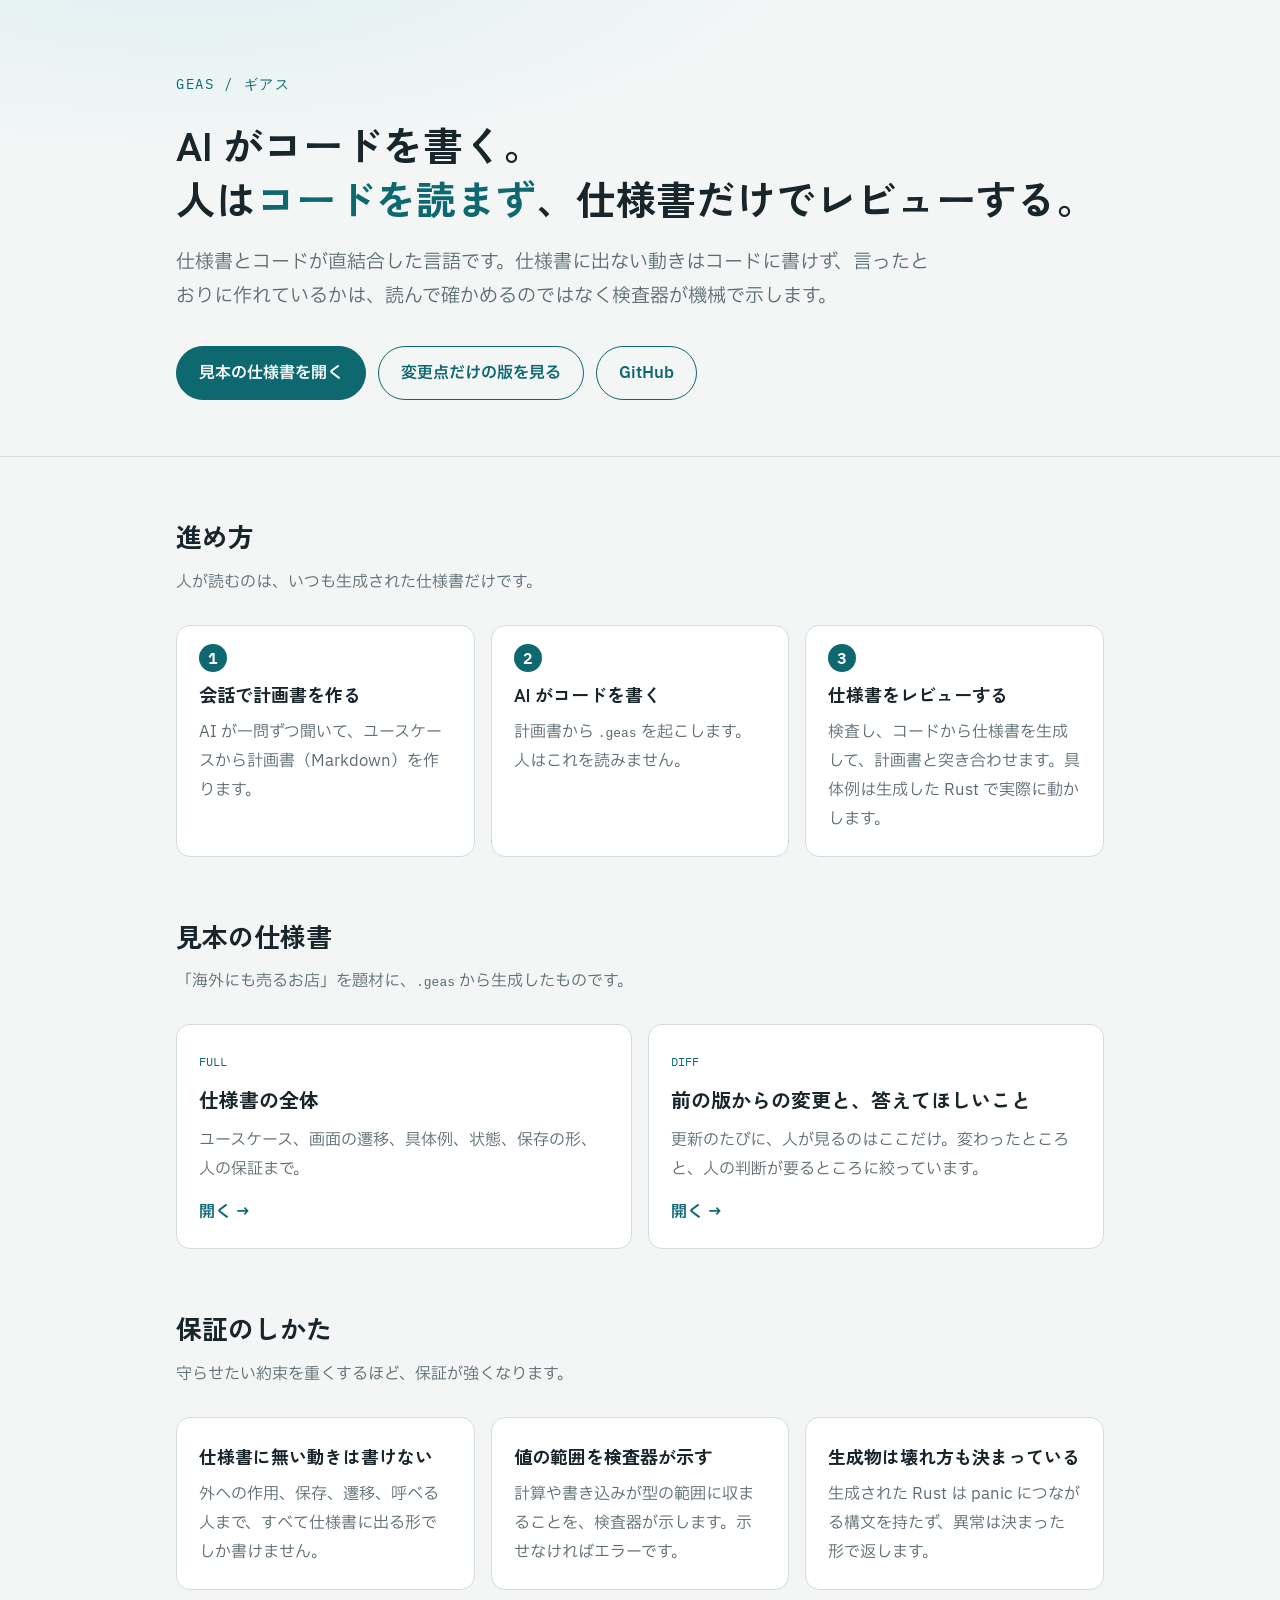
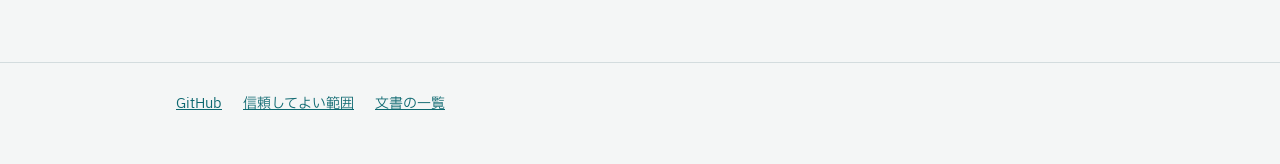
==== pages/index.html @ 57b7028d "Pages の入口を、仕様書と同じ配色の紹介ページにする Co-Authored-By: Claude Sonnet 5.5 <noreply@anthropic.com> Claude-Sessio" ====
<!doctype html>
<html lang="ja"><head><meta charset="utf-8">
<meta name="viewport" content="width=device-width, initial-scale=1">
<title>Geas（ギアス）</title>
<meta name="description" content="AI がコードを書き、人は仕様書だけでレビューできる。それを機械で保証する言語。">
<link rel="preconnect" href="https://fonts.googleapis.com">
<link rel="stylesheet" href="https://fonts.googleapis.com/css2?family=IBM+Plex+Mono:wght@400;500&family=IBM+Plex+Sans+JP:wght@400;500;600&family=Zen+Kaku+Gothic+New:wght@700&display=swap">
<style>
:root {
  --bg: #f4f6f6; --surface: #ffffff; --ink: #18252a; --muted: #5a6b71; --line: #d3dcde;
  --accent: #0d6870; --accent-soft: #dff0f1; --on-accent: #ffffff;
  --font-display: "Zen Kaku Gothic New", "Hiragino Sans", "Noto Sans JP", sans-serif;
  --font-body: "IBM Plex Sans JP", "Hiragino Sans", "Noto Sans JP", "Yu Gothic", sans-serif;
  --font-mono: "IBM Plex Mono", ui-monospace, Menlo, monospace;
}
@media (prefers-color-scheme: dark) { :root {
  --bg: #101618; --surface: #172024; --ink: #e2eaec; --muted: #98a9ae; --line: #2b393d;
  --accent: #5cc0c8; --accent-soft: #15353a; --on-accent: #0b1a1c;
} }
* { box-sizing: border-box; }
body { margin: 0; background: var(--bg); color: var(--ink); font-family: var(--font-body); line-height: 1.8; }
a { color: var(--accent); }
.wrap { max-width: 960px; margin: 0 auto; padding: 0 16px; }
header.hero { padding: 72px 0 56px; background:
  radial-gradient(900px 300px at 15% -10%, var(--accent-soft), transparent 70%); border-bottom: 1px solid var(--line); }
.brand { font-family: var(--font-mono); font-size: 14px; letter-spacing: .12em; color: var(--accent); margin: 0 0 20px; }
h1 { font-family: var(--font-display); font-size: clamp(26px, 5.6vw, 40px); line-height: 1.35; margin: 0 0 20px; }
h1 em { font-style: normal; color: var(--accent); }
.lead { font-size: clamp(16px, 2.4vw, 19px); color: var(--muted); max-width: 40em; margin: 0 0 32px; }
.cta { display: flex; flex-wrap: wrap; gap: 12px; }
.btn { display: inline-block; padding: 12px 22px; border-radius: 999px; text-decoration: none; font-weight: 600; border: 1px solid var(--accent); }
.btn.primary { background: var(--accent); color: var(--on-accent); }
.btn.ghost { color: var(--accent); background: transparent; }
.btn:hover { filter: brightness(1.08); }
section { padding: 56px 0 0; }
h2 { font-family: var(--font-display); font-size: 26px; margin: 0 0 8px; }
.sub { color: var(--muted); margin: 0 0 28px; }
.grid { display: grid; gap: 16px; }
.g3 { grid-template-columns: repeat(auto-fit, minmax(240px, 1fr)); }
.g2 { grid-template-columns: repeat(auto-fit, minmax(300px, 1fr)); }
.card { background: var(--surface); border: 1px solid var(--line); border-radius: 14px; padding: 22px; }
.card h3 { margin: 0 0 8px; font-size: 18px; font-family: var(--font-display); }
.card p { margin: 0; color: var(--muted); }
.step { counter-increment: s; position: relative; padding-top: 52px; }
.step::before { content: counter(s); position: absolute; top: 18px; left: 22px; width: 28px; height: 28px; border-radius: 50%;
  background: var(--accent); color: var(--on-accent); display: grid; place-items: center; font-weight: 600; font-family: var(--font-mono); }
.steps { counter-reset: s; }
.doc { display: block; text-decoration: none; color: inherit; transition: transform .15s, border-color .15s; }
.doc:hover { transform: translateY(-2px); border-color: var(--accent); }
.doc .tag { font-family: var(--font-mono); font-size: 12px; color: var(--accent); }
.doc h3 { font-size: 20px; margin: 6px 0 8px; }
.doc .go { margin-top: 14px; display: inline-block; color: var(--accent); font-weight: 600; }
footer { margin-top: 72px; padding: 28px 0 48px; border-top: 1px solid var(--line); color: var(--muted); font-size: 14px; }
footer a { margin-right: 18px; }
</style></head>
<body>
<header class="hero"><div class="wrap">
  <p class="brand">GEAS / ギアス</p>
  <h1>AI がコードを書く。<br>人は<em>コードを読まず</em>、仕様書だけでレビューする。</h1>
  <p class="lead">仕様書とコードが直結合した言語です。仕様書に出ない動きはコードに書けず、言ったとおりに作れているかは、読んで確かめるのではなく検査器が機械で示します。</p>
  <div class="cta">
    <a class="btn primary" href="overseas_shop.html">見本の仕様書を開く</a>
    <a class="btn ghost" href="overseas_shop_changes.html">変更点だけの版を見る</a>
    <a class="btn ghost" href="https://github.com/tazyamah/geas">GitHub</a>
  </div>
</div></header>

<main class="wrap">
<section>
  <h2>進め方</h2>
  <p class="sub">人が読むのは、いつも生成された仕様書だけです。</p>
  <div class="grid g3 steps">
    <div class="card step"><h3>会話で計画書を作る</h3><p>AI が一問ずつ聞いて、ユースケースから計画書（Markdown）を作ります。</p></div>
    <div class="card step"><h3>AI がコードを書く</h3><p>計画書から <code>.geas</code> を起こします。人はこれを読みません。</p></div>
    <div class="card step"><h3>仕様書をレビューする</h3><p>検査し、コードから仕様書を生成して、計画書と突き合わせます。具体例は生成した Rust で実際に動かします。</p></div>
  </div>
</section>

<section>
  <h2>見本の仕様書</h2>
  <p class="sub">「海外にも売るお店」を題材に、<code>.geas</code> から生成したものです。</p>
  <div class="grid g2">
    <a class="card doc" href="overseas_shop.html"><span class="tag">FULL</span><h3>仕様書の全体</h3>
      <p>ユースケース、画面の遷移、具体例、状態、保存の形、人の保証まで。</p><span class="go">開く →</span></a>
    <a class="card doc" href="overseas_shop_changes.html"><span class="tag">DIFF</span><h3>前の版からの変更と、答えてほしいこと</h3>
      <p>更新のたびに、人が見るのはここだけ。変わったところと、人の判断が要るところに絞っています。</p><span class="go">開く →</span></a>
  </div>
</section>

<section>
  <h2>保証のしかた</h2>
  <p class="sub">守らせたい約束を重くするほど、保証が強くなります。</p>
  <div class="grid g3">
    <div class="card"><h3>仕様書に無い動きは書けない</h3><p>外への作用、保存、遷移、呼べる人まで、すべて仕様書に出る形でしか書けません。</p></div>
    <div class="card"><h3>値の範囲を検査器が示す</h3><p>計算や書き込みが型の範囲に収まることを、検査器が示します。示せなければエラーです。</p></div>
    <div class="card"><h3>生成物は壊れ方も決まっている</h3><p>生成された Rust は panic につながる構文を持たず、異常は決まった形で返します。</p></div>
  </div>
</section>
</main>

<footer><div class="wrap">
  <a href="https://github.com/tazyamah/geas">GitHub</a>
  <a href="https://github.com/tazyamah/geas/blob/main/docs/why-spec-and-code-dont-drift.md">信頼してよい範囲</a>
  <a href="https://github.com/tazyamah/geas/blob/main/docs/README.md">文書の一覧</a>
</div></footer>
</body></html>
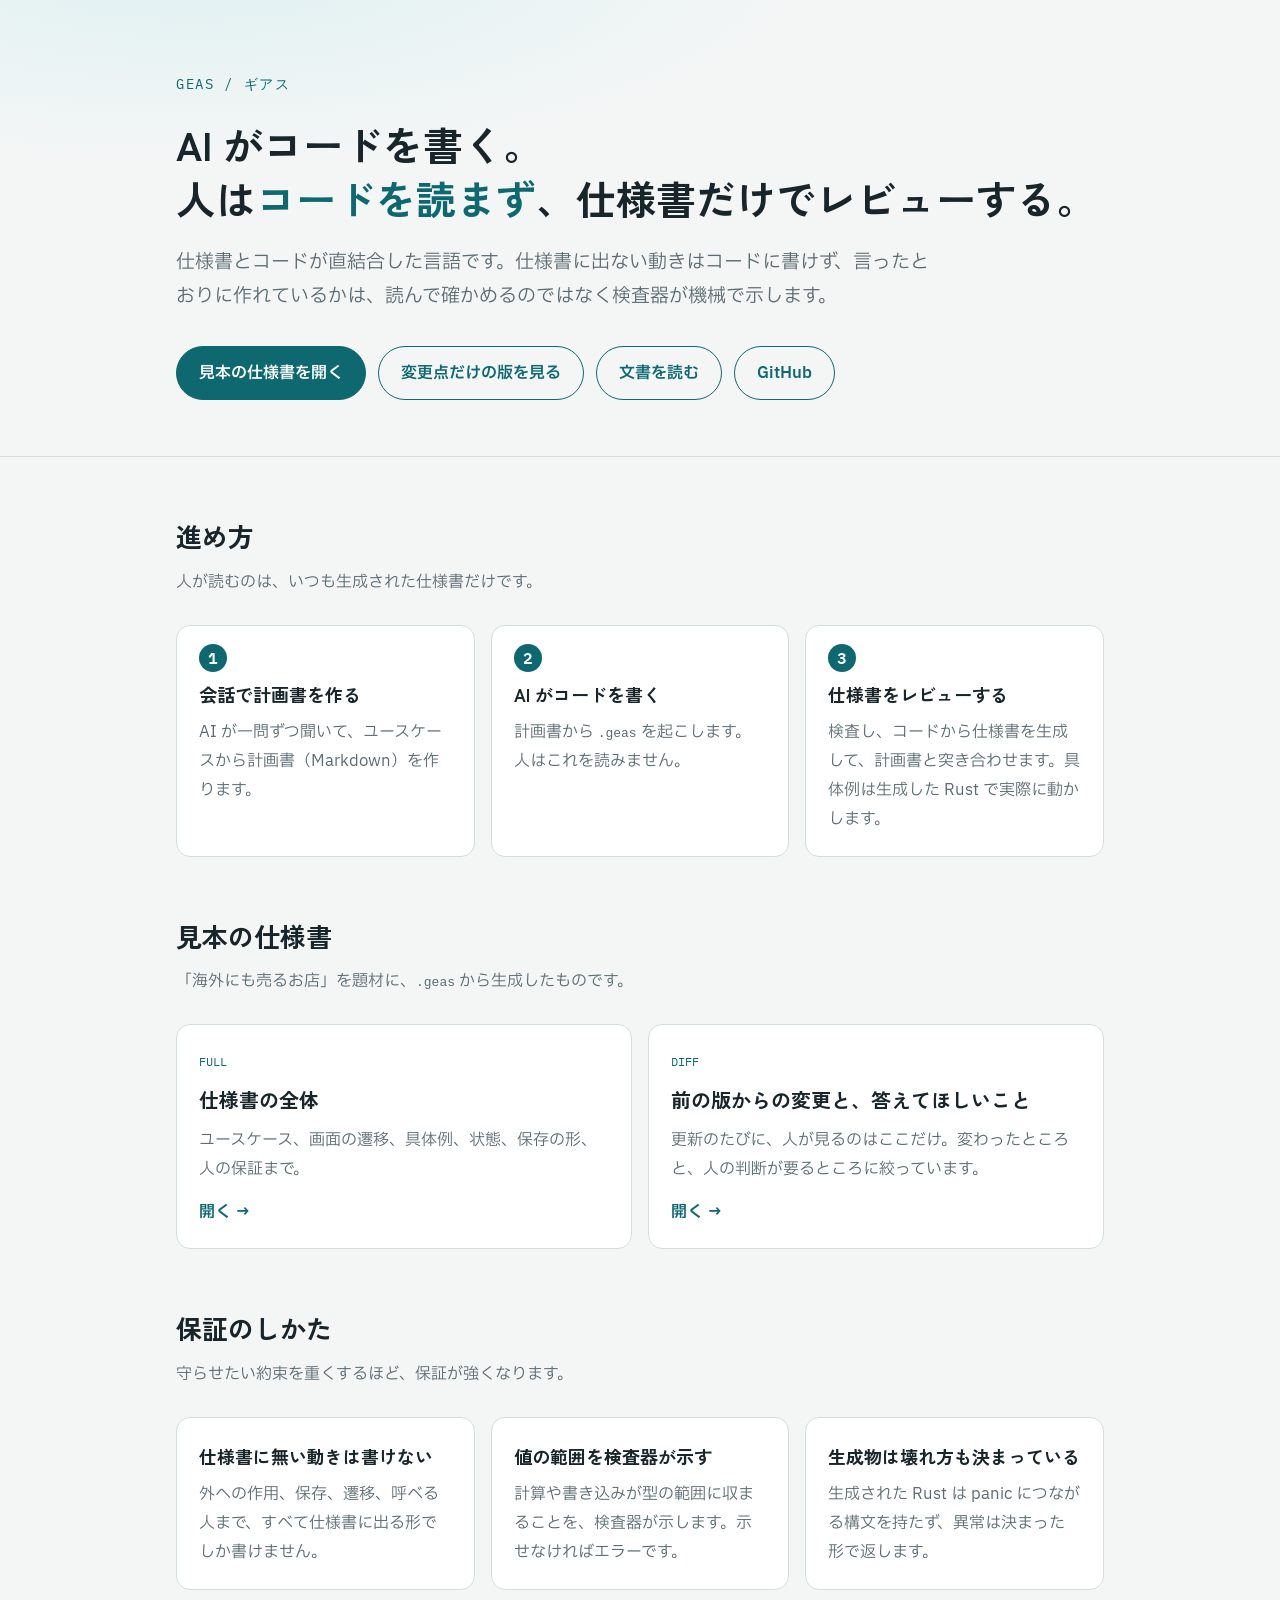
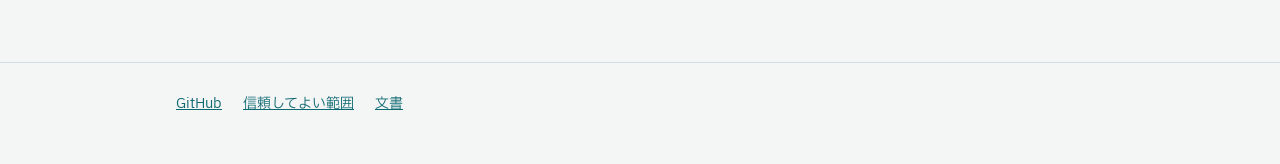
==== commit 6adf4932: "docs と skills の Markdown を、左サイドバー付きの文書サイトにして Pages に出す Co-Authored-By: Claude Sonnet 5.5 <noreply@an" ====
--- a/pages/index.html
+++ b/pages/index.html
@@ -61,6 +61,7 @@
   <div class="cta">
     <a class="btn primary" href="overseas_shop.html">見本の仕様書を開く</a>
     <a class="btn ghost" href="overseas_shop_changes.html">変更点だけの版を見る</a>
+    <a class="btn ghost" href="docs/">文書を読む</a>
     <a class="btn ghost" href="https://github.com/tazyamah/geas">GitHub</a>
   </div>
 </div></header>
@@ -100,7 +101,7 @@
 
 <footer><div class="wrap">
   <a href="https://github.com/tazyamah/geas">GitHub</a>
-  <a href="https://github.com/tazyamah/geas/blob/main/docs/why-spec-and-code-dont-drift.md">信頼してよい範囲</a>
-  <a href="https://github.com/tazyamah/geas/blob/main/docs/README.md">文書の一覧</a>
+  <a href="docs/why-spec-and-code-dont-drift.html">信頼してよい範囲</a>
+  <a href="docs/">文書</a>
 </div></footer>
 </body></html>
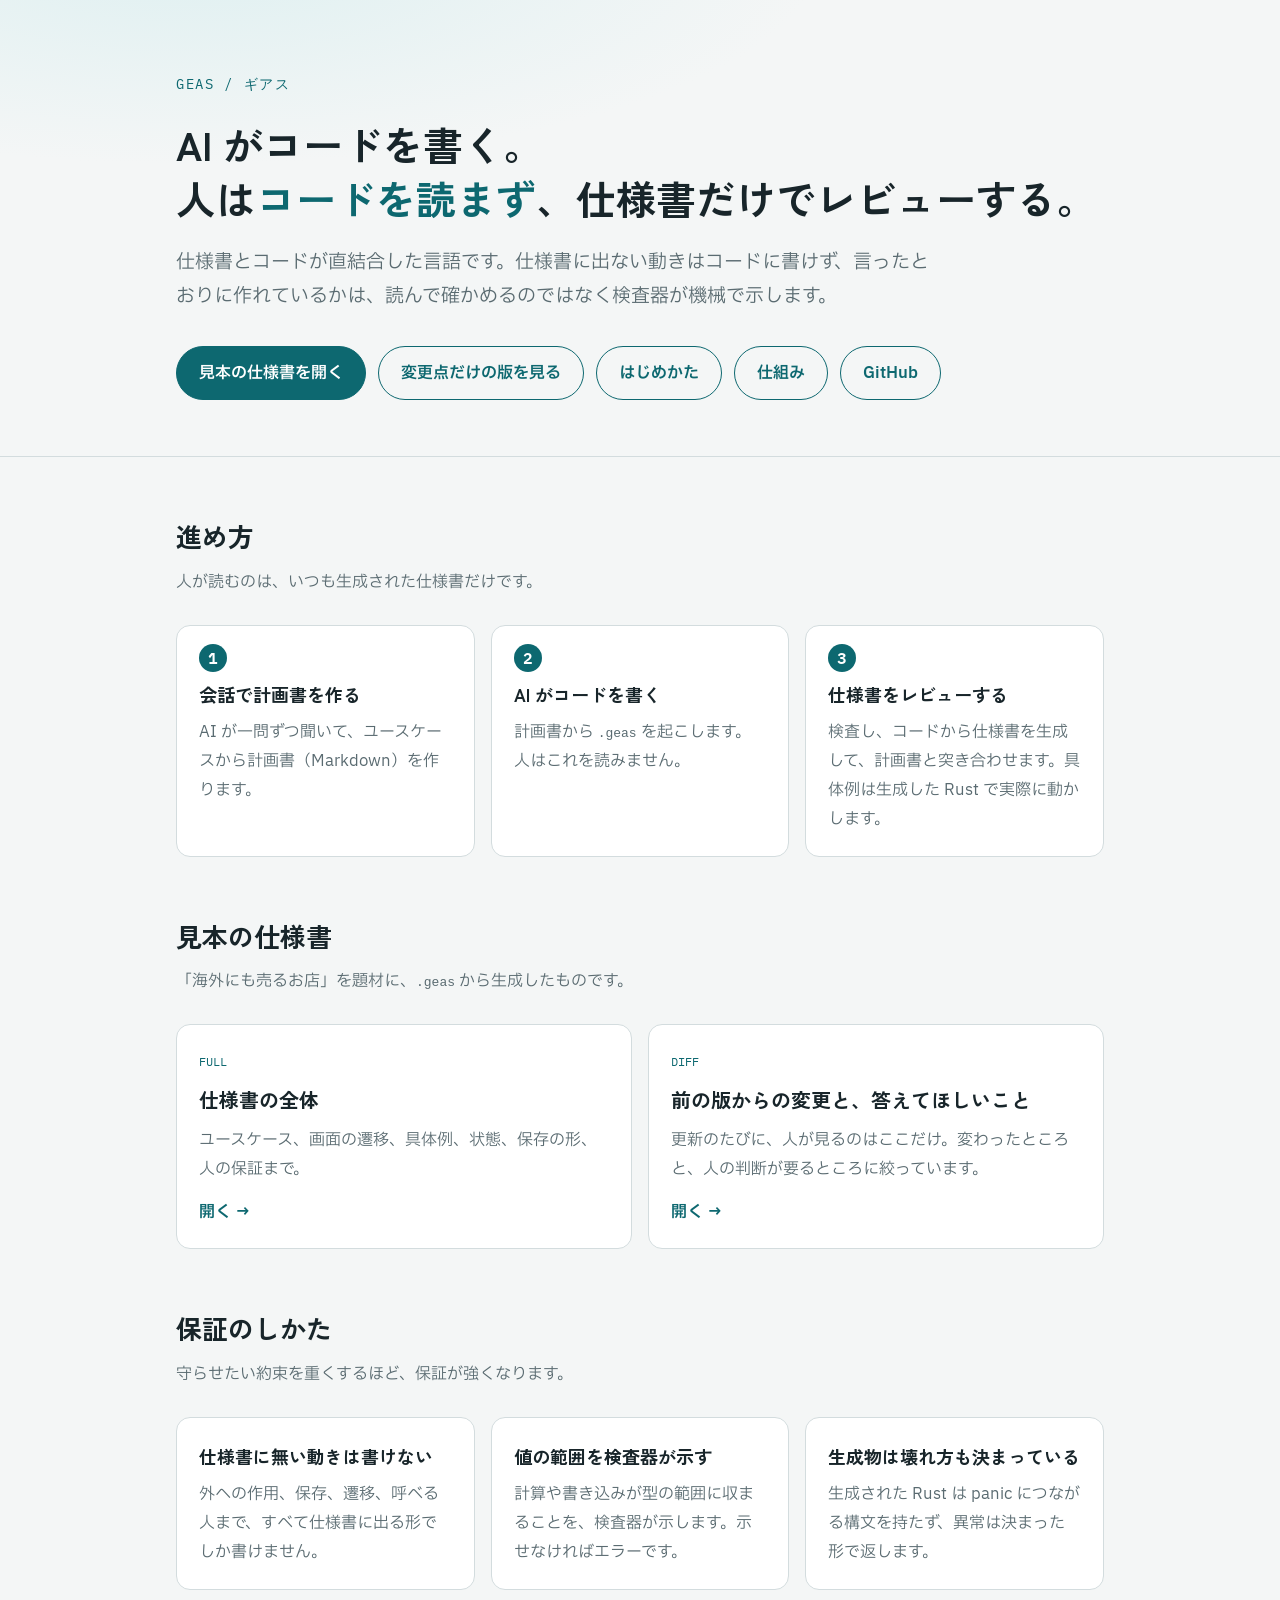
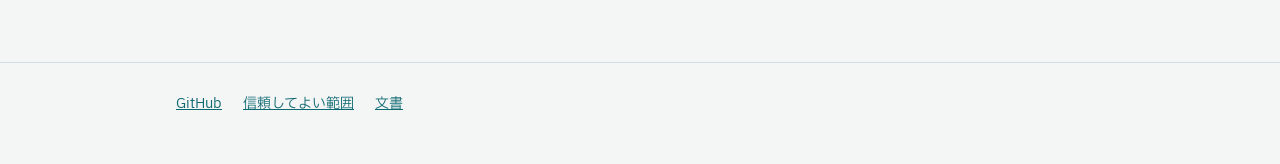
==== commit 6cf7154e: "はじめかた（チュートリアル）と仕組みの解説を足し、入口から開けるようにする Co-Authored-By: Claude Sonnet 5.5 <noreply@anthropic.com> Clau" ====
--- a/pages/index.html
+++ b/pages/index.html
@@ -61,7 +61,8 @@
   <div class="cta">
     <a class="btn primary" href="overseas_shop.html">見本の仕様書を開く</a>
     <a class="btn ghost" href="overseas_shop_changes.html">変更点だけの版を見る</a>
-    <a class="btn ghost" href="docs/">文書を読む</a>
+    <a class="btn ghost" href="docs/getting-started.html">はじめかた</a>
+    <a class="btn ghost" href="docs/how-it-works.html">仕組み</a>
     <a class="btn ghost" href="https://github.com/tazyamah/geas">GitHub</a>
   </div>
 </div></header>
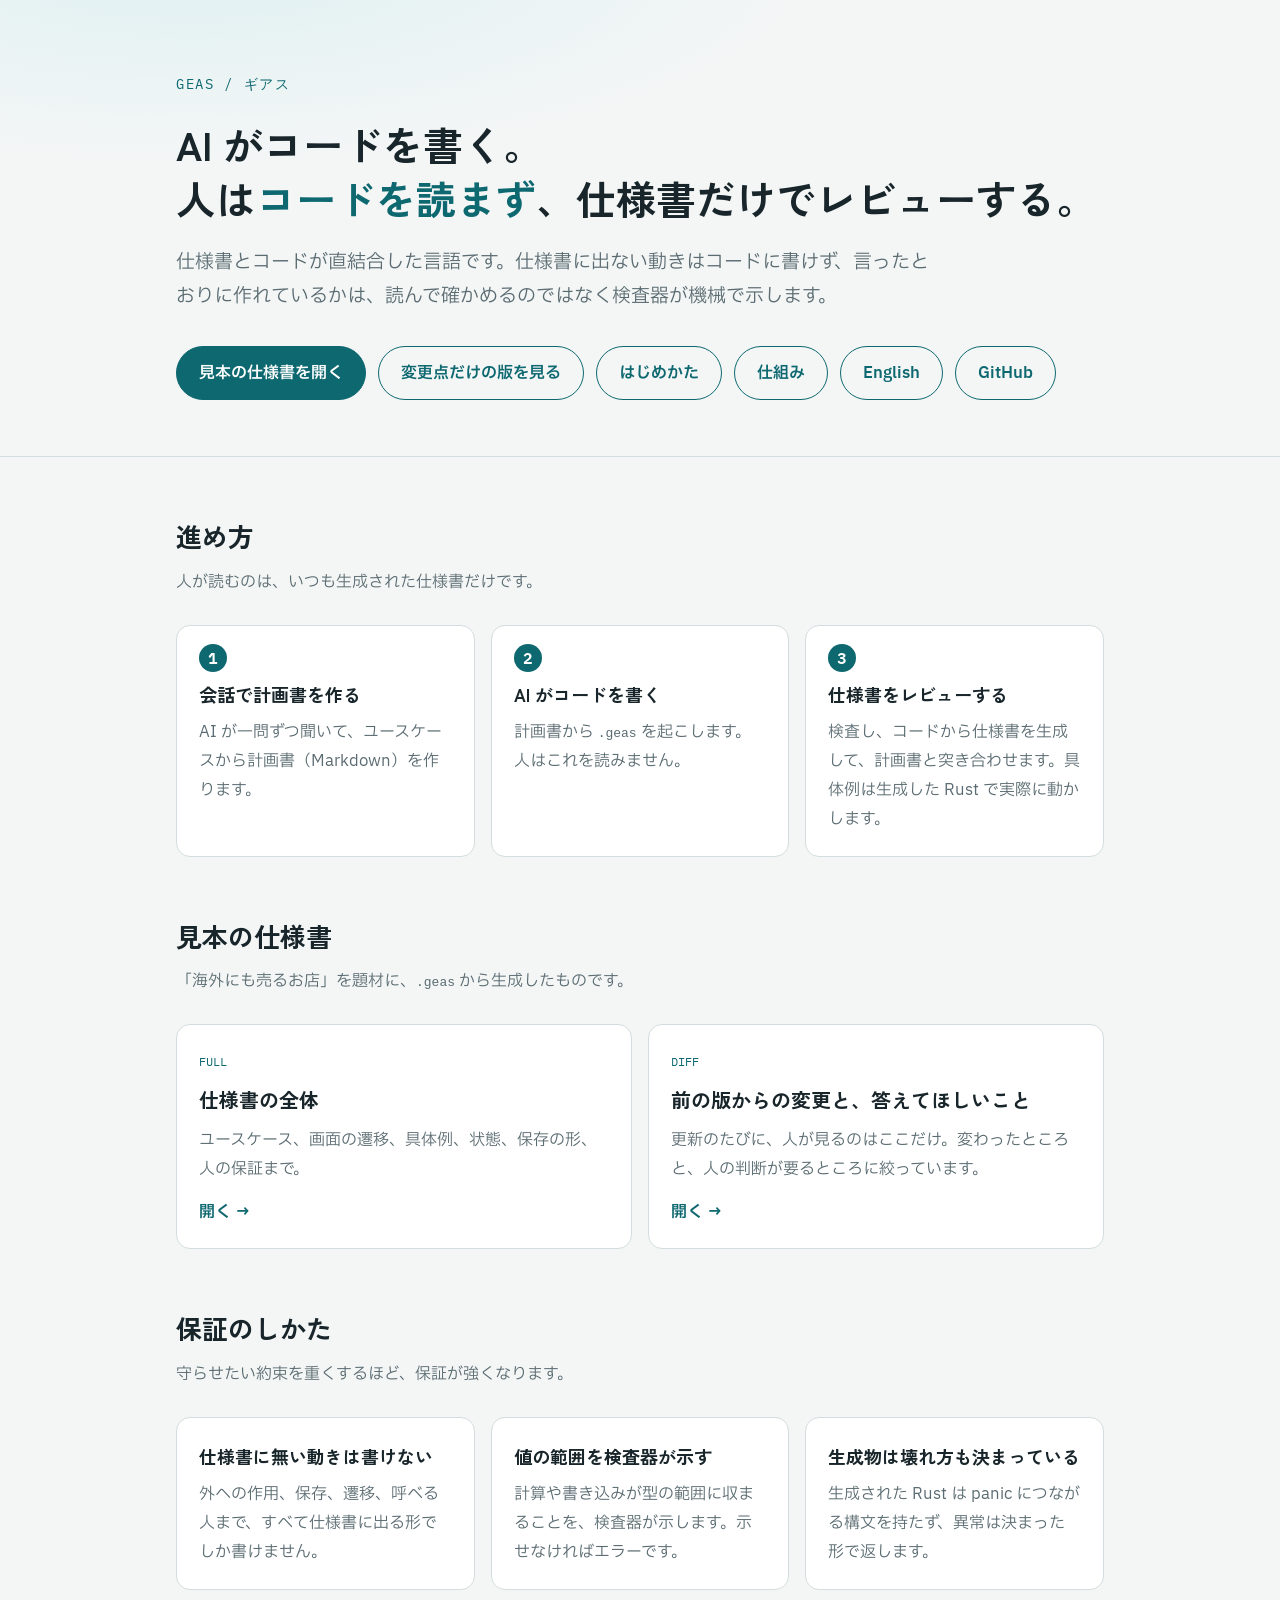
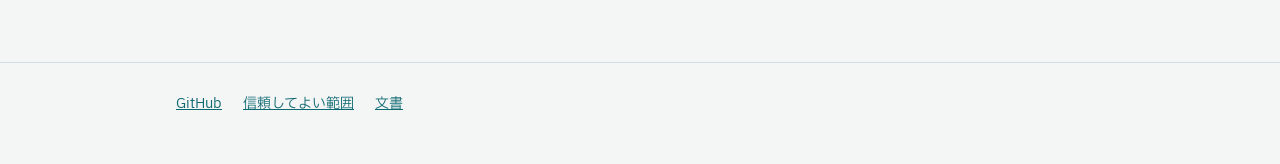
==== commit 23b3dbd9: "文書の英語版を足す：README.en.md、docs/en/（はじめかた・仕組み・入口）、サイトの日英切替 Co-Authored-By: Claude Sonnet 5.5 <noreply@an" ====
--- a/pages/index.html
+++ b/pages/index.html
@@ -63,6 +63,7 @@
     <a class="btn ghost" href="overseas_shop_changes.html">変更点だけの版を見る</a>
     <a class="btn ghost" href="docs/getting-started.html">はじめかた</a>
     <a class="btn ghost" href="docs/how-it-works.html">仕組み</a>
+    <a class="btn ghost" href="en/">English</a>
     <a class="btn ghost" href="https://github.com/tazyamah/geas">GitHub</a>
   </div>
 </div></header>
